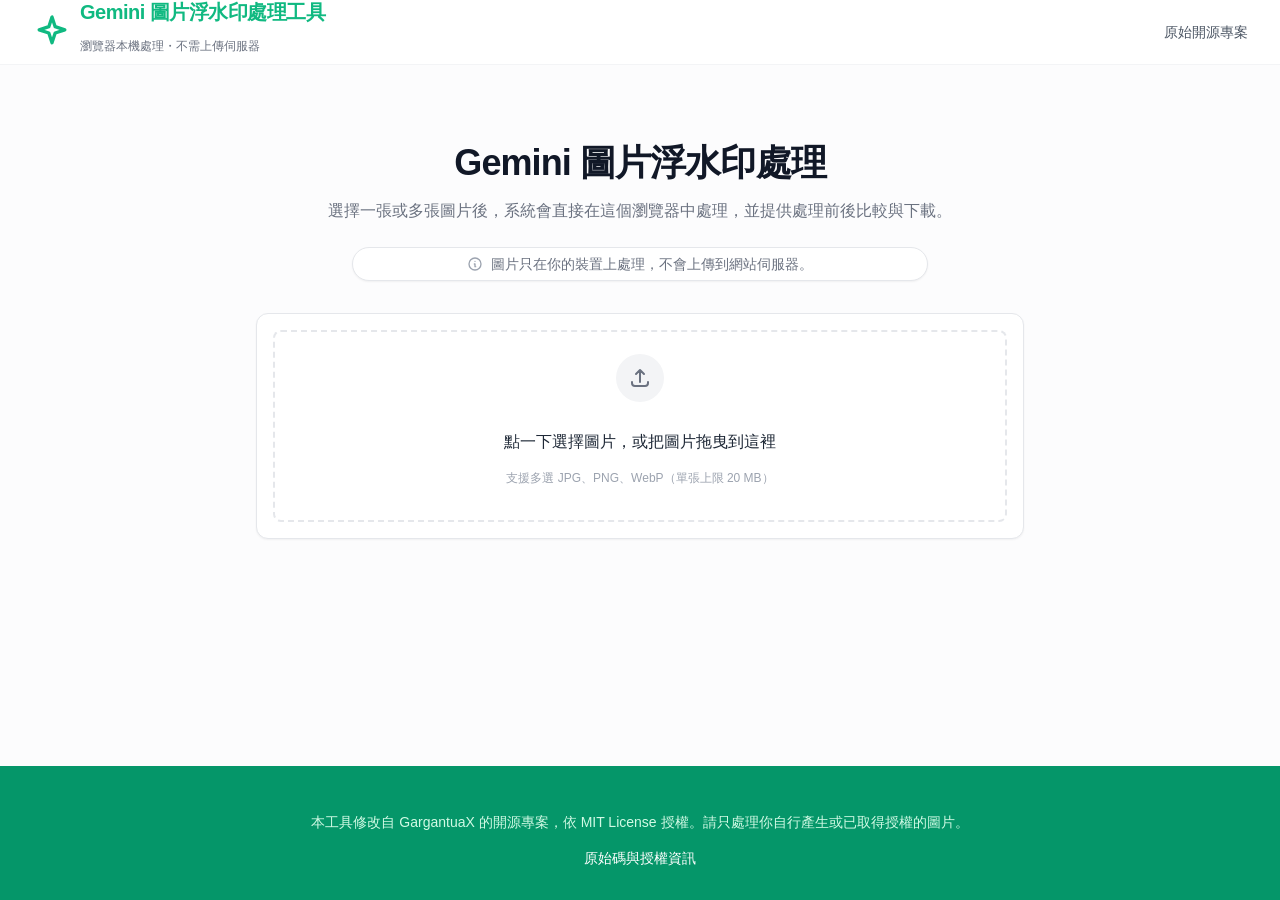
==== index.html @ 2abbef8b "Add files via upload" ====
<!DOCTYPE html>
<html lang="zh-Hant-TW">
<head>
  <meta charset="UTF-8">
  <meta name="viewport" content="width=device-width, initial-scale=1.0">
  <title>Gemini 圖片浮水印處理工具</title>
  <meta name="description" content="在瀏覽器本機處理 Gemini 產生圖片的開源工具。">
  <link rel="icon" href="data:image/svg+xml,%3Csvg class='h-10 w-10 text-emerald-500' xmlns='http://www.w3.org/2000/svg' viewBox='0 0 24 24' fill='none' stroke='%2310b981' stroke-width='2' stroke-linecap='round' stroke-linejoin='round'%3E%3Cpath d='M12 3l-1.9 5.8-5.8 1.9 5.8 1.9 1.9 5.8 1.9-5.8 5.8-1.9-5.8-1.9z'/%3E%3C/svg%3E">
  <link rel="stylesheet" href="dev-preview.css">
  <script>
    // The legacy i18n bootstrap used to strip `loading` from <body> once translations
    // were applied. After retiring that module, nothing cleared the class and the
    // page stayed at opacity:0 (blank). Clear it as soon as the DOM is parsed.
    document.addEventListener('DOMContentLoaded', () => {
      document.body.classList.remove('loading');
    });
  </script>
</head>
<body class="bg-white text-gray-800 antialiased selection:bg-primary selection:text-white flex flex-col min-h-screen loading">
  <header class="sticky top-0 z-50 bg-white/95 backdrop-blur-md border-b border-gray-100">
    <div class="max-w-7xl mx-auto px-4 sm:px-6 lg:px-8 h-16 flex items-center justify-between">
      <div class="flex items-center gap-2">
        <svg class="h-10 w-10 text-emerald-500" xmlns="http://www.w3.org/2000/svg" viewBox="0 0 24 24" fill="none" stroke="currentColor" stroke-width="2" stroke-linecap="round" stroke-linejoin="round">
          <path d="m12 3-1.9 5.8-5.8 1.9 5.8 1.9 1.9 5.8 1.9-5.8 5.8-1.9-5.8-1.9Z"></path>
        </svg>
        <div>
          <a href="./" class="text-sm md:text-xl font-bold tracking-tight text-primary hover:text-primary-hover transition-colors">Gemini 圖片浮水印處理工具</a>
          <p class="text-xs text-gray-500">瀏覽器本機處理・不需上傳伺服器</p>
        </div>
      </div>
      <nav class="flex gap-3 text-sm font-medium text-gray-600 items-center">
        <a href="https://github.com/GargantuaX/gemini-watermark-remover" target="_blank" rel="noopener noreferrer" class="hover:text-primary transition-colors">原始開源專案</a>
      </nav>
    </div>
  </header>

  <main class="flex-grow bg-gray-50/50 pb-12">
    <section class="pt-12 pb-8 text-center px-4">
      <h1 class="text-3xl md:text-4xl font-bold text-gray-900 mb-4 tracking-tight">
        Gemini 圖片浮水印處理
      </h1>
      <p class="text-gray-500 max-w-2xl mx-auto mb-6 text-sm md:text-base">
        選擇一張或多張圖片後，系統會直接在這個瀏覽器中處理，並提供處理前後比較與下載。
      </p>

      <div class="max-w-xl mx-auto flex items-center justify-center gap-2 text-sm text-gray-500 bg-white border border-gray-200 rounded-full px-4 py-1.5 shadow-sm mb-8">
        <svg class="w-4 h-4 text-gray-400" fill="none" stroke="currentColor" viewBox="0 0 24 24"><path stroke-linecap="round" stroke-linejoin="round" stroke-width="2" d="M13 16h-1v-4h-1m1-4h.01M21 12a9 9 0 11-18 0 9 9 0 0118 0z"></path></svg>
        <span>圖片只在你的裝置上處理，不會上傳到網站伺服器。</span>
      </div>

      <div class="max-w-3xl mx-auto bg-white rounded-xl shadow-sm border border-gray-200 overflow-hidden">
        <div id="uploadArea" class="group relative flex flex-col items-center justify-center w-full h-56 hover:bg-gray-50 transition-colors cursor-pointer">
          <div class="absolute inset-4 border-2 border-dashed border-gray-200 rounded-lg group-hover:border-gray-300 transition-colors pointer-events-none"></div>
          <div class="flex flex-col items-center justify-center relative z-10">
            <div class="w-12 h-12 bg-gray-100 rounded-full flex items-center justify-center mb-3 text-gray-500 group-hover:text-gray-700 group-hover:scale-105 transition-all duration-200">
              <svg class="w-6 h-6" fill="none" stroke="currentColor" viewBox="0 0 24 24"><path d="M4 16v1a3 3 0 003 3h10a3 3 0 003-3v-1m-4-8l-4-4m0 0L8 8m4-4v12" stroke-width="2" stroke-linecap="round" stroke-linejoin="round"></path></svg>
            </div>
            <p class="mb-1 text-base font-medium text-gray-800">點一下選擇圖片，或把圖片拖曳到這裡</p>
            <p class="text-xs text-gray-400">支援多選 JPG、PNG、WebP（單張上限 20 MB）</p>
          </div>
          <input type="file" id="fileInput" accept="image/jpeg,image/png,image/webp" multiple class="hidden" />
        </div>
      </div>
    </section>

    <section id="singlePreview" class="max-w-6xl mx-auto px-4" style="display: none;">
      <div class="flex flex-col md:flex-row gap-6">
        <div class="flex-1">
          <div class="bg-white rounded-xl shadow-sm border border-gray-200 overflow-hidden flex flex-col h-full">
            <div class="bg-gray-50/80 px-4 py-2.5 border-b border-gray-200 flex justify-between items-center">
              <h3 class="text-sm font-semibold text-gray-700 flex items-center gap-2">
                前後比較
              </h3>
              <div class="flex gap-4">
                <span id="originalInfo" class="text-xs text-gray-500 font-mono"></span>
                <span id="processedInfo" class="text-xs text-primary font-mono" style="display: none;"></span>
              </div>
            </div>

            <div class="relative w-full flex-1 flex items-center justify-center bg-[url('[data-uri]')] select-none group min-h-[400px]">
              <div id="comparisonContainer" class="relative mx-auto w-fit max-w-full">
                <img id="originalImage" class="block w-auto h-auto max-w-full max-h-[65vh] object-contain object-right-bottom" draggable="false" />
                <div id="processedOverlay" class="absolute top-0 left-0 h-full w-[50%] overflow-hidden border-r-[1.5px] border-white shadow-[1px_0_4px_rgba(0,0,0,0.15)] box-content z-10" style="display: none;">
                  <img id="processedImage" class="block h-full max-w-none object-contain object-right-bottom" draggable="false" />
                </div>
                <div id="sliderHandle" class="absolute top-0 bottom-0 w-10 -ml-5 z-20 cursor-col-resize flex items-center justify-center group-hover:opacity-100 transition-opacity" style="left: 50%; display: none;">
                  <div class="absolute w-7 h-7 bg-white rounded-full shadow-[0_1px_3px_rgba(0,0,0,0.2)] flex items-center justify-center border border-gray-100">
                    <svg class="w-3.5 h-3.5 text-gray-400" fill="none" stroke="currentColor" viewBox="0 0 24 24"><path stroke-linecap="round" stroke-linejoin="round" stroke-width="2.5" d="M8 9l-3 3 3 3m8-6l3 3-3 3"></path></svg>
                  </div>
                </div>
                <div class="absolute top-3 left-3 bg-white/90 backdrop-blur text-gray-700 text-xs font-medium px-2 py-0.5 rounded shadow-sm border border-gray-200 pointer-events-none z-30">處理後</div>
                <div class="absolute top-3 right-3 bg-white/90 backdrop-blur text-gray-700 text-xs font-medium px-2 py-0.5 rounded shadow-sm border border-gray-200 pointer-events-none z-30">原圖</div>
              </div>
            </div>
          </div>
        </div>

        <div class="w-full md:w-64 lg:w-72 flex-shrink-0">
          <div class="bg-white rounded-xl shadow-sm border border-gray-200 p-5 sticky top-20">
            <h4 class="text-sm font-semibold text-gray-900 mb-4">操作</h4>
            <div class="space-y-2.5">
              <button id="copyBtn" class="w-full py-2 px-4 bg-primary hover:bg-primary-hover active:scale-[0.98] text-white rounded-lg text-sm font-medium transition-transform duration-100 flex items-center justify-center gap-2 shadow-sm" style="display: none;">
                <svg class="w-4 h-4" fill="none" stroke="currentColor" viewBox="0 0 24 24"><path stroke-linecap="round" stroke-linejoin="round" stroke-width="2" d="M8 5H6a2 2 0 00-2 2v12a2 2 0 002 2h10a2 2 0 002-2v-1M8 5a2 2 0 002 2h2a2 2 0 002-2M8 5a2 2 0 002-2M8 5a2 2 0 012-2h2a2 2 0 012 2m-1 10H8m4-3H8m1.5 6H8"></path></svg>
                <span>複製結果</span>
              </button>

              <button id="downloadBtn" class="w-full py-2 px-4 bg-gray-900 hover:bg-black active:scale-[0.98] text-white rounded-lg text-sm font-medium transition-transform duration-100 flex items-center justify-center gap-2 shadow-sm" style="display: none;">
                <svg class="w-4 h-4" fill="none" stroke="currentColor" viewBox="0 0 24 24"><path stroke-linecap="round" stroke-linejoin="round" stroke-width="2" d="M4 16v1a3 3 0 003 3h10a3 3 0 003-3v-1m-4-4l-4 4m0 0l-4-4m4 4V4"></path></svg>
                <span>下載結果</span>
              </button>

              <button id="resetBtn" class="w-full py-2 px-4 bg-white border border-gray-200 text-gray-600 hover:bg-gray-50 active:scale-[0.98] rounded-lg text-sm font-medium transition-transform duration-100 flex items-center justify-center gap-2">
                <svg class="w-4 h-4" fill="none" stroke="currentColor" viewBox="0 0 24 24"><path stroke-linecap="round" stroke-linejoin="round" stroke-width="2" d="M4 4v5h.582m15.356 2A8.001 8.001 0 004.582 9m0 0H9m11 11v-5h-.581m0 0a8.003 8.003 0 01-15.357-2m15.357 2H15"></path></svg>
                <span>更換圖片</span>
              </button>
            </div>
            <div id="statusMessage" class="mt-4 text-xs text-gray-500 min-h-[1.25rem]"></div>
          </div>
        </div>
      </div>
    </section>

    <section id="multiPreview" class="max-w-6xl mx-auto px-4" style="display: none;">
      <div class="bg-white rounded-xl shadow-sm border border-gray-200 overflow-hidden">
        <div class="bg-gray-50/80 px-4 py-2.5 border-b border-gray-200 flex justify-between items-center">
          <div>
            <h3 class="text-sm font-semibold text-gray-700">批次處理</h3>
            <p id="progressText" class="text-xs text-gray-500">處理進度：0/0</p>
          </div>
          <button id="batchResetBtn" class="py-2 px-4 bg-white border border-gray-200 text-gray-600 hover:bg-gray-50 active:scale-[0.98] rounded-lg text-sm font-medium transition-transform duration-100">
            更換圖片
          </button>
        </div>
        <div id="imageList" class="batch-list"></div>
      </div>
    </section>
  </main>

  <footer class="bg-emerald-600 text-white py-8 mt-auto">
    <div class="max-w-7xl mx-auto px-4 text-center">
      <p class="text-emerald-100 text-sm mb-4">
        本工具修改自 GargantuaX 的開源專案，依 MIT License 授權。請只處理你自行產生或已取得授權的圖片。
      </p>
      <div class="text-sm font-medium">
        <a href="https://github.com/GargantuaX/gemini-watermark-remover" target="_blank" rel="noopener noreferrer" class="hover:text-white transition-colors">原始碼與授權資訊</a>
      </div>
    </div>
  </footer>

  <div id="loadingOverlay" class="fixed inset-0 bg-white/80 backdrop-blur-sm z-[60] hidden flex items-center justify-center">
    <div class="flex flex-col items-center">
      <div class="animate-spin rounded-full h-12 w-12 border-b-2 border-primary mb-4"></div>
      <p class="text-gray-600 font-medium">正在處理…</p>
    </div>
  </div>

  <script src="app.js"></script>
</body>
</html>
---- dev-preview.css ----
* { box-sizing: border-box; }

:root {
  color-scheme: light;
  --primary: #10b981;
  --primary-hover: #059669;
}

body {
  margin: 0;
  font-family: "Segoe UI", "PingFang SC", "Microsoft YaHei", sans-serif;
  transition: opacity 0s;
}

body.loading { opacity: 0; }

::selection {
  background: var(--primary);
  color: #fff;
}

::-webkit-scrollbar { width: 10px; }
::-webkit-scrollbar-track { background: #f1f1f1; }
::-webkit-scrollbar-thumb {
  background: var(--primary);
  border-radius: 4px;
}

button,
input {
  font: inherit;
}

button {
  border: 0;
  cursor: pointer;
}

a {
  color: inherit;
  text-decoration: none;
}

.fixed { position: fixed; }
.absolute { position: absolute; }
.relative { position: relative; }
.sticky { position: sticky; }
.inset-0 { inset: 0; }
.inset-4 { inset: 1rem; }
.top-0 { top: 0; }
.top-3 { top: 0.75rem; }
.top-20 { top: 5rem; }
.right-3 { right: 0.75rem; }
.bottom-0 { bottom: 0; }
.left-0 { left: 0; }
.left-3 { left: 0.75rem; }
.z-10 { z-index: 10; }
.z-20 { z-index: 20; }
.z-30 { z-index: 30; }
.z-50 { z-index: 50; }
.z-\[60\] { z-index: 60; }
.mx-auto { margin-left: auto; margin-right: auto; }
.mt-4 { margin-top: 1rem; }
.mt-auto { margin-top: auto; }
.mb-1 { margin-bottom: 0.25rem; }
.mb-3 { margin-bottom: 0.75rem; }
.mb-4 { margin-bottom: 1rem; }
.mb-6 { margin-bottom: 1.5rem; }
.mb-8 { margin-bottom: 2rem; }
.-ml-5 { margin-left: -1.25rem; }
.block { display: block; }
.flex { display: flex; }
.hidden { display: none; }
.h-3\.5 { height: 0.875rem; }
.h-4 { height: 1rem; }
.h-6 { height: 1.5rem; }
.h-7 { height: 1.75rem; }
.h-10 { height: 2.5rem; }
.h-12 { height: 3rem; }
.h-16 { height: 4rem; }
.h-56 { height: 14rem; }
.h-auto { height: auto; }
.h-full { height: 100%; }
.min-h-\[1\.25rem\] { min-height: 1.25rem; }
.min-h-\[400px\] { min-height: 400px; }
.min-h-screen { min-height: 100vh; }
.w-3\.5 { width: 0.875rem; }
.w-4 { width: 1rem; }
.w-6 { width: 1.5rem; }
.w-7 { width: 1.75rem; }
.w-10 { width: 2.5rem; }
.w-12 { width: 3rem; }
.w-\[50\%\] { width: 50%; }
.w-auto { width: auto; }
.w-fit { width: fit-content; }
.w-full { width: 100%; }
.max-h-\[65vh\] { max-height: 65vh; }
.max-w-xl { max-width: 36rem; }
.max-w-2xl { max-width: 42rem; }
.max-w-3xl { max-width: 48rem; }
.max-w-6xl { max-width: 72rem; }
.max-w-7xl { max-width: 80rem; }
.max-w-full { max-width: 100%; }
.max-w-none { max-width: none; }
.flex-1 { flex: 1 1 0%; }
.flex-grow { flex-grow: 1; }
.flex-shrink-0 { flex-shrink: 0; }
.cursor-col-resize { cursor: col-resize; }
.cursor-pointer { cursor: pointer; }
.select-none { user-select: none; }
.flex-col { flex-direction: column; }
.items-center { align-items: center; }
.justify-center { justify-content: center; }
.justify-between { justify-content: space-between; }
.gap-2 { gap: 0.5rem; }
.gap-3 { gap: 0.75rem; }
.gap-4 { gap: 1rem; }
.gap-6 { gap: 1.5rem; }
.space-y-2\.5 > :not([hidden]) ~ :not([hidden]) { margin-top: 0.625rem; }
.overflow-hidden { overflow: hidden; }
.rounded { border-radius: 0.25rem; }
.rounded-lg { border-radius: 0.5rem; }
.rounded-xl { border-radius: 0.75rem; }
.rounded-full { border-radius: 9999px; }
.border { border: 1px solid; }
.border-2 { border: 2px solid; }
.border-b { border-bottom: 1px solid; }
.border-b-2 { border-bottom: 2px solid; }
.border-r-\[1\.5px\] { border-right: 1.5px solid; }
.border-dashed { border-style: dashed; }
.border-white { border-color: #fff; }
.border-gray-100 { border-color: #f3f4f6; }
.border-gray-200 { border-color: #e5e7eb; }
.border-primary { border-color: var(--primary); }
.bg-white { background-color: #fff; }
.bg-white\/80 { background-color: rgba(255, 255, 255, 0.8); }
.bg-white\/90 { background-color: rgba(255, 255, 255, 0.9); }
.bg-white\/95 { background-color: rgba(255, 255, 255, 0.95); }
.bg-gray-50\/50 { background-color: rgba(249, 250, 251, 0.5); }
.bg-gray-50\/80 { background-color: rgba(249, 250, 251, 0.8); }
.bg-gray-100 { background-color: #f3f4f6; }
.bg-gray-900 { background-color: #111827; }
.bg-emerald-600 { background-color: #059669; }
.bg-primary { background-color: var(--primary); }
[class*="bg-[url("] {
  background-image: url("[data-uri]");
}
.p-5 { padding: 1.25rem; }
.px-2 { padding-left: 0.5rem; padding-right: 0.5rem; }
.px-4 { padding-left: 1rem; padding-right: 1rem; }
.py-0\.5 { padding-top: 0.125rem; padding-bottom: 0.125rem; }
.py-1\.5 { padding-top: 0.375rem; padding-bottom: 0.375rem; }
.py-2 { padding-top: 0.5rem; padding-bottom: 0.5rem; }
.py-2\.5 { padding-top: 0.625rem; padding-bottom: 0.625rem; }
.py-8 { padding-top: 2rem; padding-bottom: 2rem; }
.pt-12 { padding-top: 3rem; }
.pb-8 { padding-bottom: 2rem; }
.pb-12 { padding-bottom: 3rem; }
.text-center { text-align: center; }
.font-mono { font-family: Consolas, "SFMono-Regular", monospace; }
.text-xs { font-size: 0.75rem; line-height: 1rem; }
.text-sm { font-size: 0.875rem; line-height: 1.25rem; }
.text-base { font-size: 1rem; line-height: 1.5rem; }
.text-3xl { font-size: 1.875rem; line-height: 2.25rem; }
.font-medium { font-weight: 500; }
.font-semibold { font-weight: 600; }
.font-bold { font-weight: 700; }
.tracking-tight { letter-spacing: -0.025em; }
.text-white { color: #fff; }
.text-emerald-100 { color: #d1fae5; }
.text-emerald-500 { color: #10b981; }
.text-gray-400 { color: #9ca3af; }
.text-gray-500 { color: #6b7280; }
.text-gray-600 { color: #4b5563; }
.text-gray-700 { color: #374151; }
.text-gray-800 { color: #1f2937; }
.text-gray-900 { color: #111827; }
.text-primary { color: var(--primary); }
.text-warning { color: #b45309; }
.underline { text-decoration-line: underline; }
.underline-offset-2 { text-underline-offset: 2px; }
.antialiased { -webkit-font-smoothing: antialiased; -moz-osx-font-smoothing: grayscale; }
.shadow-sm { box-shadow: 0 1px 2px 0 rgba(0, 0, 0, 0.05); }
.shadow-\[0_1px_3px_rgba\(0\,0\,0\,0\.2\)\] { box-shadow: 0 1px 3px rgba(0, 0, 0, 0.2); }
.shadow-\[1px_0_4px_rgba\(0\,0\,0\,0\.15\)\] { box-shadow: 1px 0 4px rgba(0, 0, 0, 0.15); }
.box-content { box-sizing: content-box; }
.backdrop-blur { backdrop-filter: blur(8px); }
.backdrop-blur-sm { backdrop-filter: blur(4px); }
.backdrop-blur-md { backdrop-filter: blur(12px); }
.transition-all { transition-property: all; }
.transition-colors { transition-property: color, background-color, border-color, text-decoration-color, fill, stroke; }
.transition-opacity { transition-property: opacity; }
.transition-transform { transition-property: transform; }
.transition-all,
.transition-colors,
.transition-opacity,
.transition-transform {
  transition-duration: 150ms;
  transition-timing-function: cubic-bezier(0.4, 0, 0.2, 1);
}
.duration-100 { transition-duration: 100ms; }
.duration-200 { transition-duration: 200ms; }
.object-contain { object-fit: contain; }
.object-right-bottom { object-position: right bottom; }
.pointer-events-none { pointer-events: none; }
.hover\:bg-black:hover { background-color: #000; }
.hover\:bg-gray-50:hover { background-color: #f9fafb; }
.hover\:bg-primary-hover:hover { background-color: var(--primary-hover); }
.hover\:text-black:hover { color: #000; }
.hover\:text-primary:hover,
.hover\:text-primary-hover:hover { color: var(--primary-hover); }
.hover\:text-white:hover { color: #fff; }
.active\:scale-\[0\.98\]:active { transform: scale(0.98); }
.group:hover .group-hover\:border-gray-300 { border-color: #d1d5db; }
.group:hover .group-hover\:opacity-100 { opacity: 1; }
.group:hover .group-hover\:scale-105 { transform: scale(1.05); }
.group:hover .group-hover\:text-gray-700 { color: #374151; }
.animate-spin { animation: spin 1s linear infinite; }

.batch-list {
  display: grid;
  gap: 0.75rem;
  padding: 1rem;
}

.batch-card {
  display: grid;
  grid-template-columns: minmax(320px, 42%) minmax(0, 1fr) auto;
  gap: 1rem;
  align-items: center;
  min-height: 156px;
  padding: 0.75rem;
  border: 1px solid #e5e7eb;
  border-radius: 0.5rem;
  background: #fff;
}

.batch-comparison {
  display: grid;
  grid-template-columns: minmax(0, 1fr) minmax(0, 1fr);
  gap: 0.5rem;
  min-width: 0;
}

.batch-pane {
  position: relative;
  display: flex;
  align-items: center;
  justify-content: center;
  height: 132px;
  border-radius: 0.5rem;
  background: #f9fafb;
  overflow: hidden;
}

.batch-pane-label {
  position: absolute;
  top: 0.5rem;
  left: 0.5rem;
  z-index: 1;
  padding: 0.125rem 0.375rem;
  border: 1px solid #e5e7eb;
  border-radius: 0.25rem;
  background: rgba(255, 255, 255, 0.9);
  color: #374151;
  font-size: 0.6875rem;
  font-weight: 600;
  line-height: 1rem;
}

.batch-image {
  display: block;
  max-width: 100%;
  max-height: 100%;
  object-fit: contain;
}

.batch-main {
  min-width: 0;
  text-align: left;
}

.batch-title {
  margin: 0 0 0.375rem;
  overflow: hidden;
  color: #111827;
  font-size: 0.875rem;
  font-weight: 600;
  line-height: 1.25rem;
  text-overflow: ellipsis;
  white-space: nowrap;
}

.batch-status {
  color: #6b7280;
  font-size: 0.75rem;
  line-height: 1rem;
}

.batch-actions {
  display: flex;
  gap: 0.5rem;
  align-items: center;
}

.batch-button {
  display: inline-flex;
  align-items: center;
  justify-content: center;
  gap: 0.375rem;
  min-height: 2.25rem;
  padding: 0.5rem 0.75rem;
  border-radius: 0.5rem;
  font-size: 0.75rem;
  font-weight: 600;
  transition: transform 100ms, background-color 150ms;
}

.batch-button:active { transform: scale(0.98); }

.batch-button.primary {
  background: var(--primary);
  color: #fff;
}

.batch-button.secondary {
  background: #111827;
  color: #fff;
}

.batch-button svg {
  width: 1rem;
  height: 1rem;
}

@keyframes spin {
  to { transform: rotate(360deg); }
}

@media (min-width: 640px) {
  .sm\:px-6 { padding-left: 1.5rem; padding-right: 1.5rem; }
}

@media (min-width: 768px) {
  .md\:inline-block { display: inline-block; }
  .md\:flex-row { flex-direction: row; }
  .md\:w-64 { width: 16rem; }
  .md\:text-base { font-size: 1rem; line-height: 1.5rem; }
  .md\:text-xl { font-size: 1.25rem; line-height: 1.75rem; }
  .md\:text-4xl { font-size: 2.25rem; line-height: 2.5rem; }
}

@media (max-width: 767px) {
  .batch-card {
    grid-template-columns: minmax(0, 1fr);
  }

  .batch-pane {
    height: 116px;
  }

  .batch-actions {
    justify-content: flex-end;
  }
}

@media (min-width: 1024px) {
  .lg\:w-72 { width: 18rem; }
  .lg\:px-8 { padding-left: 2rem; padding-right: 2rem; }
}
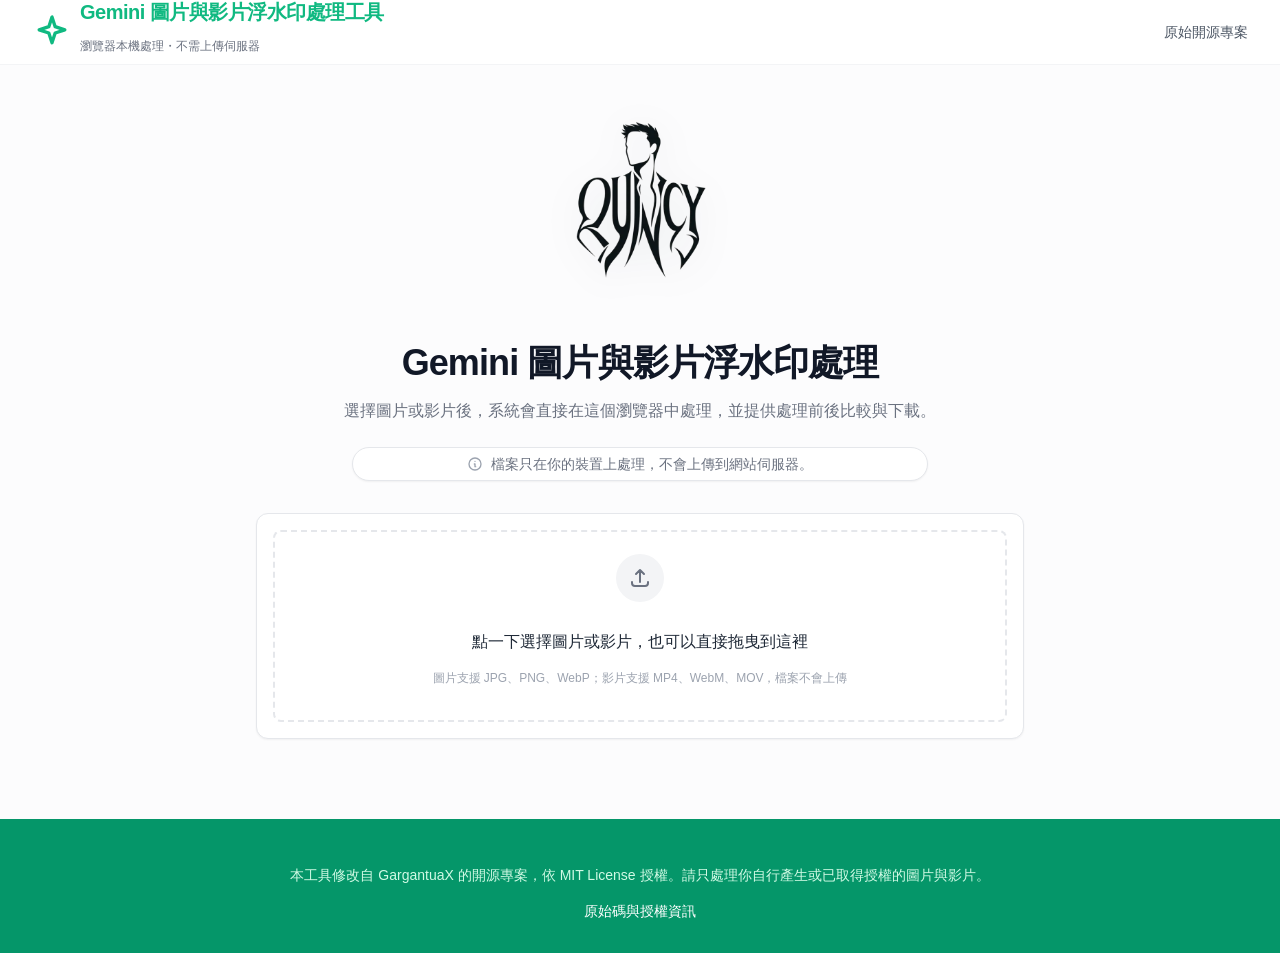
==== commit 9e9d7c3c: "Add files via upload" ====
--- a/index.html
+++ b/index.html
@@ -3,8 +3,8 @@
 <head>
   <meta charset="UTF-8">
   <meta name="viewport" content="width=device-width, initial-scale=1.0">
-  <title>Gemini 圖片浮水印處理工具</title>
-  <meta name="description" content="在瀏覽器本機處理 Gemini 產生圖片的開源工具。">
+  <title>Gemini 圖片與影片浮水印處理工具</title>
+  <meta name="description" content="在瀏覽器本機處理 Gemini 產生圖片與影片的開源工具。">
   <link rel="icon" href="data:image/svg+xml,%3Csvg class='h-10 w-10 text-emerald-500' xmlns='http://www.w3.org/2000/svg' viewBox='0 0 24 24' fill='none' stroke='%2310b981' stroke-width='2' stroke-linecap='round' stroke-linejoin='round'%3E%3Cpath d='M12 3l-1.9 5.8-5.8 1.9 5.8 1.9 1.9 5.8 1.9-5.8 5.8-1.9-5.8-1.9z'/%3E%3C/svg%3E">
   <link rel="stylesheet" href="dev-preview.css">
   <script>
@@ -24,7 +24,7 @@
           <path d="m12 3-1.9 5.8-5.8 1.9 5.8 1.9 1.9 5.8 1.9-5.8 5.8-1.9-5.8-1.9Z"></path>
         </svg>
         <div>
-          <a href="./" class="text-sm md:text-xl font-bold tracking-tight text-primary hover:text-primary-hover transition-colors">Gemini 圖片浮水印處理工具</a>
+          <a href="./" class="text-sm md:text-xl font-bold tracking-tight text-primary hover:text-primary-hover transition-colors">Gemini 圖片與影片浮水印處理工具</a>
           <p class="text-xs text-gray-500">瀏覽器本機處理・不需上傳伺服器</p>
         </div>
       </div>
@@ -36,16 +36,26 @@
 
   <main class="flex-grow bg-gray-50/50 pb-12">
     <section class="pt-12 pb-8 text-center px-4">
+      <a href="./" class="brand-logo-link" aria-label="返回工具首頁">
+        <img
+          src="quincy-logo.webp"
+          class="brand-logo"
+          width="512"
+          height="512"
+          alt="Quincy Logo"
+          fetchpriority="high"
+        >
+      </a>
       <h1 class="text-3xl md:text-4xl font-bold text-gray-900 mb-4 tracking-tight">
-        Gemini 圖片浮水印處理
+        Gemini 圖片與影片浮水印處理
       </h1>
       <p class="text-gray-500 max-w-2xl mx-auto mb-6 text-sm md:text-base">
-        選擇一張或多張圖片後，系統會直接在這個瀏覽器中處理，並提供處理前後比較與下載。
+        選擇圖片或影片後，系統會直接在這個瀏覽器中處理，並提供處理前後比較與下載。
       </p>
 
       <div class="max-w-xl mx-auto flex items-center justify-center gap-2 text-sm text-gray-500 bg-white border border-gray-200 rounded-full px-4 py-1.5 shadow-sm mb-8">
         <svg class="w-4 h-4 text-gray-400" fill="none" stroke="currentColor" viewBox="0 0 24 24"><path stroke-linecap="round" stroke-linejoin="round" stroke-width="2" d="M13 16h-1v-4h-1m1-4h.01M21 12a9 9 0 11-18 0 9 9 0 0118 0z"></path></svg>
-        <span>圖片只在你的裝置上處理，不會上傳到網站伺服器。</span>
+        <span>檔案只在你的裝置上處理，不會上傳到網站伺服器。</span>
       </div>
 
       <div class="max-w-3xl mx-auto bg-white rounded-xl shadow-sm border border-gray-200 overflow-hidden">
@@ -55,10 +65,10 @@
             <div class="w-12 h-12 bg-gray-100 rounded-full flex items-center justify-center mb-3 text-gray-500 group-hover:text-gray-700 group-hover:scale-105 transition-all duration-200">
               <svg class="w-6 h-6" fill="none" stroke="currentColor" viewBox="0 0 24 24"><path d="M4 16v1a3 3 0 003 3h10a3 3 0 003-3v-1m-4-8l-4-4m0 0L8 8m4-4v12" stroke-width="2" stroke-linecap="round" stroke-linejoin="round"></path></svg>
             </div>
-            <p class="mb-1 text-base font-medium text-gray-800">點一下選擇圖片，或把圖片拖曳到這裡</p>
-            <p class="text-xs text-gray-400">支援多選 JPG、PNG、WebP（單張上限 20 MB）</p>
+            <p class="mb-1 text-base font-medium text-gray-800">點一下選擇圖片或影片，也可以直接拖曳到這裡</p>
+            <p class="text-xs text-gray-400">圖片支援 JPG、PNG、WebP；影片支援 MP4、WebM、MOV，檔案不會上傳</p>
           </div>
-          <input type="file" id="fileInput" accept="image/jpeg,image/png,image/webp" multiple class="hidden" />
+          <input type="file" id="fileInput" accept="image/jpeg,image/png,image/webp,video/mp4,video/webm,video/quicktime,video/*" multiple class="hidden" />
         </div>
       </div>
     </section>
@@ -139,7 +149,7 @@
   <footer class="bg-emerald-600 text-white py-8 mt-auto">
     <div class="max-w-7xl mx-auto px-4 text-center">
       <p class="text-emerald-100 text-sm mb-4">
-        本工具修改自 GargantuaX 的開源專案，依 MIT License 授權。請只處理你自行產生或已取得授權的圖片。
+        本工具修改自 GargantuaX 的開源專案，依 MIT License 授權。請只處理你自行產生或已取得授權的圖片與影片。
       </p>
       <div class="text-sm font-medium">
         <a href="https://github.com/GargantuaX/gemini-watermark-remover" target="_blank" rel="noopener noreferrer" class="hover:text-white transition-colors">原始碼與授權資訊</a>
--- a/dev-preview.css
+++ b/dev-preview.css
@@ -333,6 +333,31 @@
   height: 1rem;
 }
 
+.brand-logo-link {
+  display: inline-block;
+  margin: 0 auto 1.25rem;
+  border-radius: 1rem;
+  transition: transform 180ms ease, opacity 180ms ease;
+}
+
+.brand-logo-link:hover {
+  transform: translateY(-2px);
+  opacity: 0.88;
+}
+
+.brand-logo-link:focus-visible {
+  outline: 2px solid var(--primary);
+  outline-offset: 5px;
+}
+
+.brand-logo {
+  display: block;
+  width: clamp(8.5rem, 16vw, 11rem);
+  height: auto;
+  border-radius: 1rem;
+  filter: drop-shadow(0 8px 18px rgba(15, 23, 42, 0.08));
+}
+
 @keyframes spin {
   to { transform: rotate(360deg); }
 }
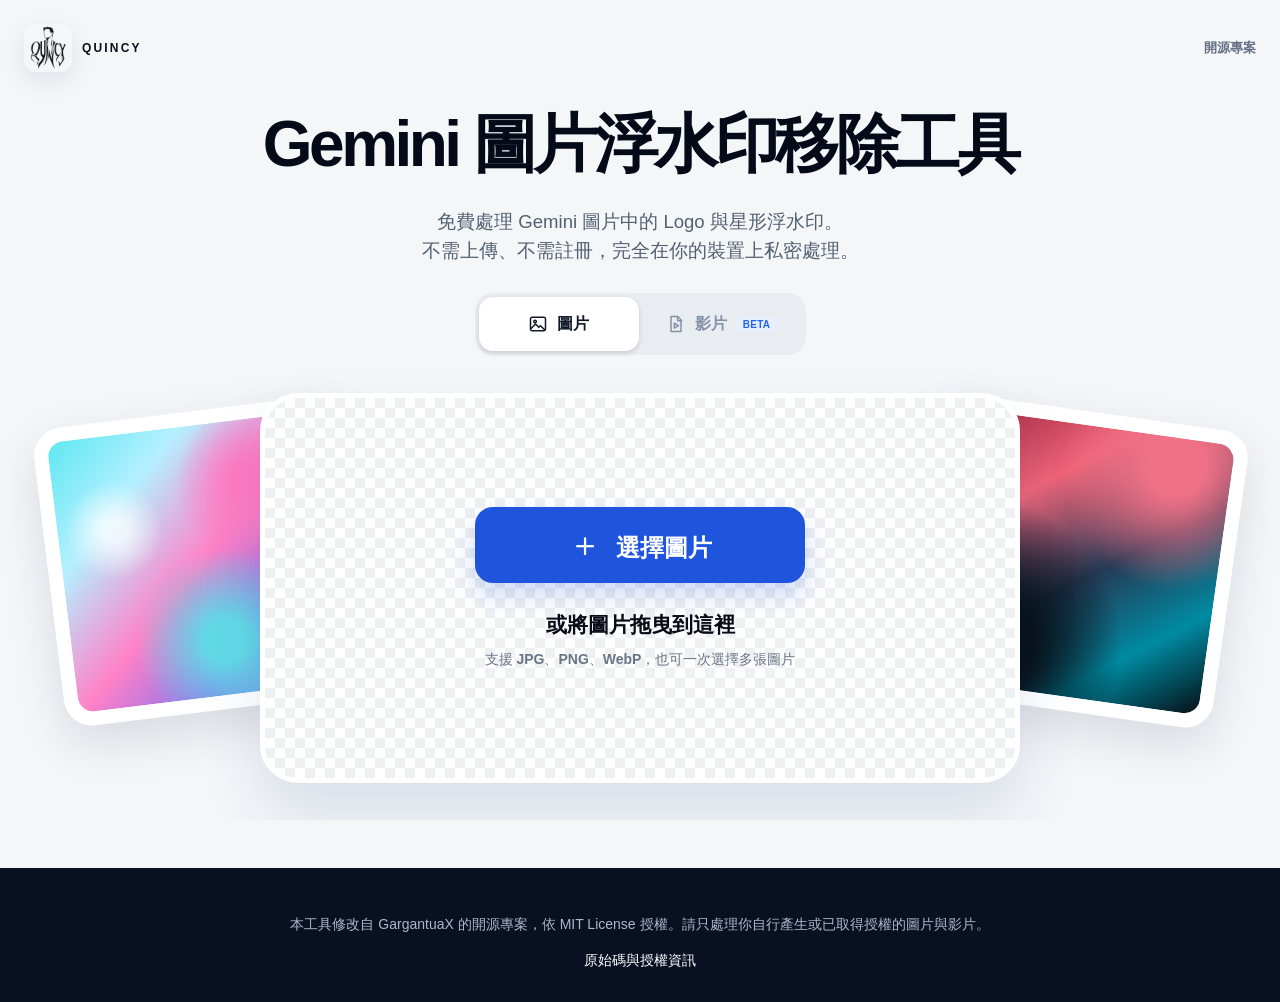
==== commit e85c4cb9: "Add files via upload" ====
--- a/index.html
+++ b/index.html
@@ -16,58 +16,43 @@
     });
   </script>
 </head>
-<body class="bg-white text-gray-800 antialiased selection:bg-primary selection:text-white flex flex-col min-h-screen loading">
-  <header class="sticky top-0 z-50 bg-white/95 backdrop-blur-md border-b border-gray-100">
-    <div class="max-w-7xl mx-auto px-4 sm:px-6 lg:px-8 h-16 flex items-center justify-between">
-      <div class="flex items-center gap-2">
-        <svg class="h-10 w-10 text-emerald-500" xmlns="http://www.w3.org/2000/svg" viewBox="0 0 24 24" fill="none" stroke="currentColor" stroke-width="2" stroke-linecap="round" stroke-linejoin="round">
-          <path d="m12 3-1.9 5.8-5.8 1.9 5.8 1.9 1.9 5.8 1.9-5.8 5.8-1.9-5.8-1.9Z"></path>
-        </svg>
-        <div>
-          <a href="./" class="text-sm md:text-xl font-bold tracking-tight text-primary hover:text-primary-hover transition-colors">Gemini 圖片與影片浮水印處理工具</a>
-          <p class="text-xs text-gray-500">瀏覽器本機處理・不需上傳伺服器</p>
-        </div>
-      </div>
-      <nav class="flex gap-3 text-sm font-medium text-gray-600 items-center">
-        <a href="https://github.com/GargantuaX/gemini-watermark-remover" target="_blank" rel="noopener noreferrer" class="hover:text-primary transition-colors">原始開源專案</a>
-      </nav>
-    </div>
+<body class="text-gray-800 antialiased selection:bg-primary selection:text-white flex flex-col min-h-screen loading landing-body">
+  <header class="brand-bar">
+    <a href="./" class="brand-lockup" aria-label="返回工具首頁">
+      <img src="quincy-logo.webp" width="512" height="512" alt="Quincy Logo" fetchpriority="high">
+      <span>QUINCY</span>
+    </a>
+    <a href="https://github.com/GargantuaX/gemini-watermark-remover" target="_blank" rel="noopener noreferrer" class="source-link">開源專案</a>
   </header>
 
-  <main class="flex-grow bg-gray-50/50 pb-12">
-    <section class="pt-12 pb-8 text-center px-4">
-      <a href="./" class="brand-logo-link" aria-label="返回工具首頁">
-        <img
-          src="quincy-logo.webp"
-          class="brand-logo"
-          width="512"
-          height="512"
-          alt="Quincy Logo"
-          fetchpriority="high"
-        >
-      </a>
-      <h1 class="text-3xl md:text-4xl font-bold text-gray-900 mb-4 tracking-tight">
-        Gemini 圖片與影片浮水印處理
-      </h1>
-      <p class="text-gray-500 max-w-2xl mx-auto mb-6 text-sm md:text-base">
-        選擇圖片或影片後，系統會直接在這個瀏覽器中處理，並提供處理前後比較與下載。
+  <main class="flex-grow landing-main pb-12">
+    <section class="landing-hero text-center px-4">
+      <h1>Gemini 圖片浮水印移除工具</h1>
+      <p class="hero-copy">
+        免費處理 Gemini 圖片中的 Logo 與星形浮水印。<br>
+        不需上傳、不需註冊，完全在你的裝置上私密處理。
       </p>
 
-      <div class="max-w-xl mx-auto flex items-center justify-center gap-2 text-sm text-gray-500 bg-white border border-gray-200 rounded-full px-4 py-1.5 shadow-sm mb-8">
-        <svg class="w-4 h-4 text-gray-400" fill="none" stroke="currentColor" viewBox="0 0 24 24"><path stroke-linecap="round" stroke-linejoin="round" stroke-width="2" d="M13 16h-1v-4h-1m1-4h.01M21 12a9 9 0 11-18 0 9 9 0 0118 0z"></path></svg>
-        <span>檔案只在你的裝置上處理，不會上傳到網站伺服器。</span>
-      </div>
+      <nav class="media-tabs" aria-label="選擇處理類型">
+        <a class="media-tab active" href="./" aria-current="page">
+          <svg viewBox="0 0 24 24" aria-hidden="true"><rect x="3" y="4" width="18" height="16" rx="2"></rect><circle cx="8.5" cy="9" r="1.5"></circle><path d="m4 17 5-5 4 4 2-2 5 5"></path></svg>
+          圖片
+        </a>
+        <a class="media-tab" href="video-preview.html">
+          <svg viewBox="0 0 24 24" aria-hidden="true"><path d="M6 3h8l4 4v14H6z"></path><path d="M14 3v5h5"></path><path d="m10 11 5 3-5 3z"></path></svg>
+          影片 <span class="beta">BETA</span>
+        </a>
+      </nav>
 
-      <div class="max-w-3xl mx-auto bg-white rounded-xl shadow-sm border border-gray-200 overflow-hidden">
-        <div id="uploadArea" class="group relative flex flex-col items-center justify-center w-full h-56 hover:bg-gray-50 transition-colors cursor-pointer">
-          <div class="absolute inset-4 border-2 border-dashed border-gray-200 rounded-lg group-hover:border-gray-300 transition-colors pointer-events-none"></div>
-          <div class="flex flex-col items-center justify-center relative z-10">
-            <div class="w-12 h-12 bg-gray-100 rounded-full flex items-center justify-center mb-3 text-gray-500 group-hover:text-gray-700 group-hover:scale-105 transition-all duration-200">
-              <svg class="w-6 h-6" fill="none" stroke="currentColor" viewBox="0 0 24 24"><path d="M4 16v1a3 3 0 003 3h10a3 3 0 003-3v-1m-4-8l-4-4m0 0L8 8m4-4v12" stroke-width="2" stroke-linecap="round" stroke-linejoin="round"></path></svg>
-            </div>
-            <p class="mb-1 text-base font-medium text-gray-800">點一下選擇圖片或影片，也可以直接拖曳到這裡</p>
-            <p class="text-xs text-gray-400">圖片支援 JPG、PNG、WebP；影片支援 MP4、WebM、MOV，檔案不會上傳</p>
-          </div>
+      <div class="upload-stage image-stage">
+        <div class="art-card art-left" aria-hidden="true"><span></span></div>
+        <div class="art-card art-right" aria-hidden="true"><span></span></div>
+        <div id="uploadArea" class="hero-dropzone group" role="button" tabindex="0" aria-label="選擇或拖曳圖片">
+          <button class="choose-button" type="button" tabindex="-1">
+            <span class="plus">＋</span> 選擇圖片
+          </button>
+          <p class="drop-title">或將圖片拖曳到這裡</p>
+          <p class="drop-note">支援 JPG、PNG、WebP，也可一次選擇多張圖片</p>
           <input type="file" id="fileInput" accept="image/jpeg,image/png,image/webp,video/mp4,video/webm,video/quicktime,video/*" multiple class="hidden" />
         </div>
       </div>
@@ -146,9 +131,9 @@
     </section>
   </main>
 
-  <footer class="bg-emerald-600 text-white py-8 mt-auto">
+  <footer class="brand-footer text-white py-8 mt-auto">
     <div class="max-w-7xl mx-auto px-4 text-center">
-      <p class="text-emerald-100 text-sm mb-4">
+      <p class="text-sm mb-4">
         本工具修改自 GargantuaX 的開源專案，依 MIT License 授權。請只處理你自行產生或已取得授權的圖片與影片。
       </p>
       <div class="text-sm font-medium">
--- a/dev-preview.css
+++ b/dev-preview.css
@@ -2,13 +2,13 @@
 
 :root {
   color-scheme: light;
-  --primary: #10b981;
-  --primary-hover: #059669;
+  --primary: #1f55dc;
+  --primary-hover: #1747c3;
 }
 
 body {
   margin: 0;
-  font-family: "Segoe UI", "PingFang SC", "Microsoft YaHei", sans-serif;
+  font-family: Inter, -apple-system, BlinkMacSystemFont, "SF Pro Display", "Segoe UI", "PingFang TC", "Microsoft JhengHei", sans-serif;
   transition: opacity 0s;
 }
 
@@ -358,6 +358,240 @@
   filter: drop-shadow(0 8px 18px rgba(15, 23, 42, 0.08));
 }
 
+/* Reference-inspired landing layout */
+.landing-body {
+  overflow-x: hidden;
+  background: #f4f6f8;
+  color: #060b1a;
+}
+
+.landing-main { background: #f4f6f8; }
+
+.brand-footer {
+  background: #081022;
+  color: #fff;
+}
+.brand-footer p { color: #aeb8ca; }
+
+.brand-bar {
+  position: absolute;
+  top: 24px;
+  left: 50%;
+  z-index: 50;
+  display: flex;
+  width: min(1320px, calc(100% - 48px));
+  transform: translateX(-50%);
+  align-items: center;
+  justify-content: space-between;
+}
+
+.brand-lockup {
+  display: inline-flex;
+  align-items: center;
+  gap: 10px;
+  color: #0a0f1e;
+  font-size: 12px;
+  font-weight: 800;
+  letter-spacing: .18em;
+}
+
+.brand-lockup img {
+  width: 48px;
+  height: 48px;
+  border-radius: 12px;
+  object-fit: cover;
+  box-shadow: 0 8px 24px rgba(14, 27, 52, .09);
+}
+
+.source-link {
+  color: #667085;
+  font-size: 13px;
+  font-weight: 650;
+}
+
+.source-link:hover { color: #101828; }
+
+.landing-hero {
+  min-height: 820px;
+  padding-top: 112px;
+  overflow: hidden;
+}
+
+.landing-hero h1 {
+  margin: 0 auto;
+  color: #050a19;
+  font-size: clamp(42px, 5vw, 76px);
+  font-weight: 800;
+  line-height: 1.03;
+  letter-spacing: -.055em;
+}
+
+.hero-copy {
+  max-width: 760px;
+  margin: 30px auto 28px;
+  color: #536071;
+  font-size: clamp(16px, 1.45vw, 22px);
+  font-weight: 500;
+  line-height: 1.55;
+}
+
+.media-tabs {
+  display: inline-flex;
+  gap: 3px;
+  margin: 0 auto 38px;
+  padding: 4px;
+  border-radius: 18px;
+  background: #e9ecf1;
+}
+
+.media-tab {
+  display: inline-flex;
+  min-width: 160px;
+  height: 54px;
+  padding: 0 22px;
+  border-radius: 14px;
+  align-items: center;
+  justify-content: center;
+  gap: 9px;
+  color: #8492a8;
+  font-size: 16px;
+  font-weight: 700;
+  transition: background .2s ease, box-shadow .2s ease, color .2s ease, transform .2s ease;
+}
+
+.media-tab:hover { color: #263248; }
+.media-tab.active {
+  background: #fff;
+  color: #101828;
+  box-shadow: 0 2px 5px rgba(16, 24, 40, .16);
+}
+.media-tab svg {
+  width: 20px;
+  height: 20px;
+  fill: none;
+  stroke: currentColor;
+  stroke-width: 1.8;
+  stroke-linecap: round;
+  stroke-linejoin: round;
+}
+.beta {
+  padding: 2px 7px;
+  border-radius: 5px;
+  background: #e7efff;
+  color: #2463ef;
+  font-size: 10px;
+  font-weight: 900;
+  letter-spacing: .03em;
+}
+
+.upload-stage {
+  position: relative;
+  width: min(1020px, calc(100% - 32px));
+  min-height: 420px;
+  margin: 0 auto;
+}
+
+.hero-dropzone {
+  position: relative;
+  z-index: 3;
+  display: flex;
+  width: min(760px, calc(100% - 40px));
+  min-height: 390px;
+  margin: 0 auto;
+  padding: 54px 36px;
+  border: 5px solid #fff;
+  border-radius: 38px;
+  flex-direction: column;
+  align-items: center;
+  justify-content: center;
+  cursor: pointer;
+  background-color: #fff;
+  background-image:
+    linear-gradient(45deg, #eef0f2 25%, transparent 25%),
+    linear-gradient(-45deg, #eef0f2 25%, transparent 25%),
+    linear-gradient(45deg, transparent 75%, #eef0f2 75%),
+    linear-gradient(-45deg, transparent 75%, #eef0f2 75%);
+  background-position: 0 0, 0 10px, 10px -10px, -10px 0;
+  background-size: 20px 20px;
+  box-shadow: 0 32px 60px rgba(42, 74, 139, .13);
+  transition: transform .25s ease, box-shadow .25s ease;
+}
+
+.hero-dropzone:hover,
+.hero-dropzone:focus-visible {
+  transform: translateY(-4px);
+  box-shadow: 0 38px 70px rgba(42, 74, 139, .18);
+  outline: none;
+}
+
+.choose-button {
+  min-width: 330px;
+  min-height: 76px;
+  padding: 0 34px;
+  border-radius: 18px;
+  background: #1f55dc;
+  color: #fff;
+  box-shadow: 0 12px 24px rgba(31, 85, 220, .22);
+  font-size: 24px;
+  font-weight: 800;
+}
+.plus { margin-right: 8px; font-size: 34px; font-weight: 300; line-height: 1; }
+.drop-title { margin: 28px 0 0; color: #070b16; font-size: 21px; font-weight: 800; }
+.drop-note { margin: 12px 0 0; color: #697586; font-size: 14px; font-weight: 550; }
+
+.art-card {
+  position: absolute;
+  z-index: 1;
+  top: 18px;
+  width: 310px;
+  height: 300px;
+  padding: 14px;
+  border-radius: 28px;
+  background: #fff;
+  box-shadow: 0 18px 46px rgba(42, 55, 86, .14);
+}
+.art-card span { display: block; width: 100%; height: 100%; border-radius: 16px; }
+.art-left { left: -82px; transform: rotate(-7deg); }
+.art-right { right: -82px; transform: rotate(8deg); }
+.art-left span {
+  background:
+    radial-gradient(circle at 20% 35%, rgba(255,255,255,.75) 0 4%, transparent 17%),
+    radial-gradient(circle at 72% 24%, #ff7ac3 0 8%, transparent 28%),
+    radial-gradient(circle at 55% 80%, #62d9e7 0 8%, transparent 34%),
+    linear-gradient(135deg, #5fe7f2 0%, #b4f0ff 24%, #ff81c8 50%, #8c72eb 72%, #44d7e8 100%);
+}
+.art-right span {
+  background:
+    radial-gradient(ellipse at 80% 10%, #ef7186 0 9%, transparent 36%),
+    radial-gradient(ellipse at 18% 85%, #071018 0 18%, transparent 45%),
+    linear-gradient(145deg, #9b243d 0%, #f06478 28%, #253a56 55%, #008ba2 78%, #061017 100%);
+}
+
+@media (max-width: 900px) {
+  .landing-hero { padding-top: 124px; }
+  .art-card { width: 250px; height: 260px; opacity: .7; }
+  .art-left { left: -120px; }
+  .art-right { right: -120px; }
+}
+
+@media (max-width: 640px) {
+  .brand-bar { top: 16px; width: calc(100% - 28px); }
+  .brand-lockup span { display: none; }
+  .brand-lockup img { width: 42px; height: 42px; }
+  .landing-hero { min-height: 720px; padding-top: 100px; }
+  .landing-hero h1 { font-size: 41px; }
+  .hero-copy { margin-top: 22px; font-size: 16px; }
+  .hero-copy br { display: none; }
+  .media-tabs { width: 100%; max-width: 360px; }
+  .media-tab { min-width: 0; width: 50%; padding: 0 12px; }
+  .upload-stage { width: 100%; }
+  .art-card { display: none; }
+  .hero-dropzone { width: 100%; min-height: 330px; padding: 42px 20px; border-radius: 28px; }
+  .choose-button { width: 100%; min-width: 0; min-height: 68px; font-size: 20px; }
+  .drop-title { font-size: 18px; }
+  .drop-note { max-width: 280px; }
+}
+
 @keyframes spin {
   to { transform: rotate(360deg); }
 }
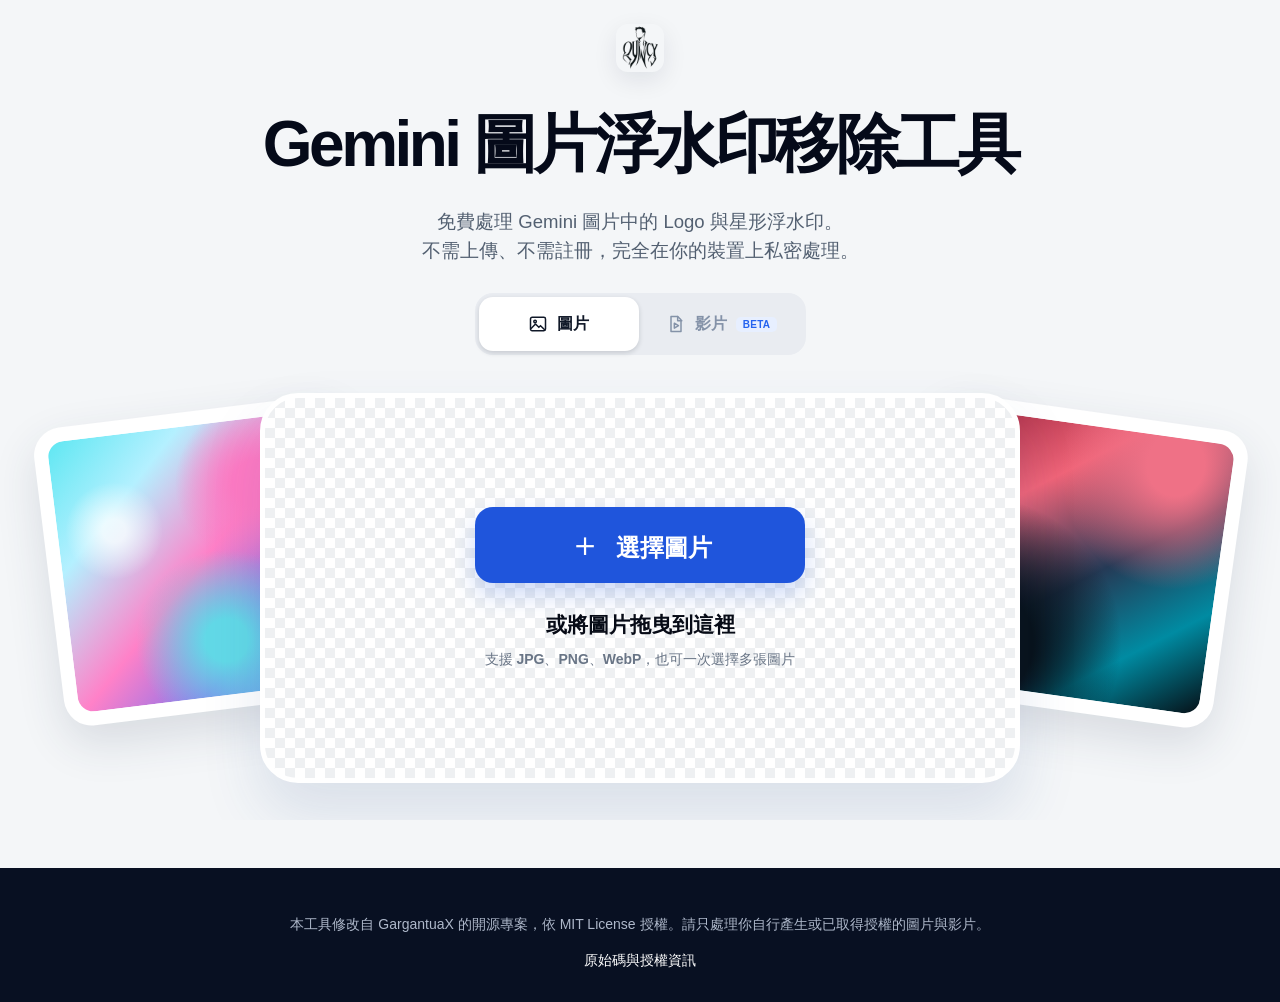
==== commit 3b1e5fbc: "Add files via upload" ====
--- a/index.html
+++ b/index.html
@@ -20,9 +20,7 @@
   <header class="brand-bar">
     <a href="./" class="brand-lockup" aria-label="返回工具首頁">
       <img src="quincy-logo.webp" width="512" height="512" alt="Quincy Logo" fetchpriority="high">
-      <span>QUINCY</span>
     </a>
-    <a href="https://github.com/GargantuaX/gemini-watermark-remover" target="_blank" rel="noopener noreferrer" class="source-link">開源專案</a>
   </header>
 
   <main class="flex-grow landing-main pb-12">
@@ -38,7 +36,7 @@
           <svg viewBox="0 0 24 24" aria-hidden="true"><rect x="3" y="4" width="18" height="16" rx="2"></rect><circle cx="8.5" cy="9" r="1.5"></circle><path d="m4 17 5-5 4 4 2-2 5 5"></path></svg>
           圖片
         </a>
-        <a class="media-tab" href="video-preview.html">
+        <a class="media-tab" href="video-preview.html?v=4">
           <svg viewBox="0 0 24 24" aria-hidden="true"><path d="M6 3h8l4 4v14H6z"></path><path d="M14 3v5h5"></path><path d="m10 11 5 3-5 3z"></path></svg>
           影片 <span class="beta">BETA</span>
         </a>
--- a/dev-preview.css
+++ b/dev-preview.css
@@ -382,7 +382,7 @@
   width: min(1320px, calc(100% - 48px));
   transform: translateX(-50%);
   align-items: center;
-  justify-content: space-between;
+  justify-content: center;
 }
 
 .brand-lockup {
